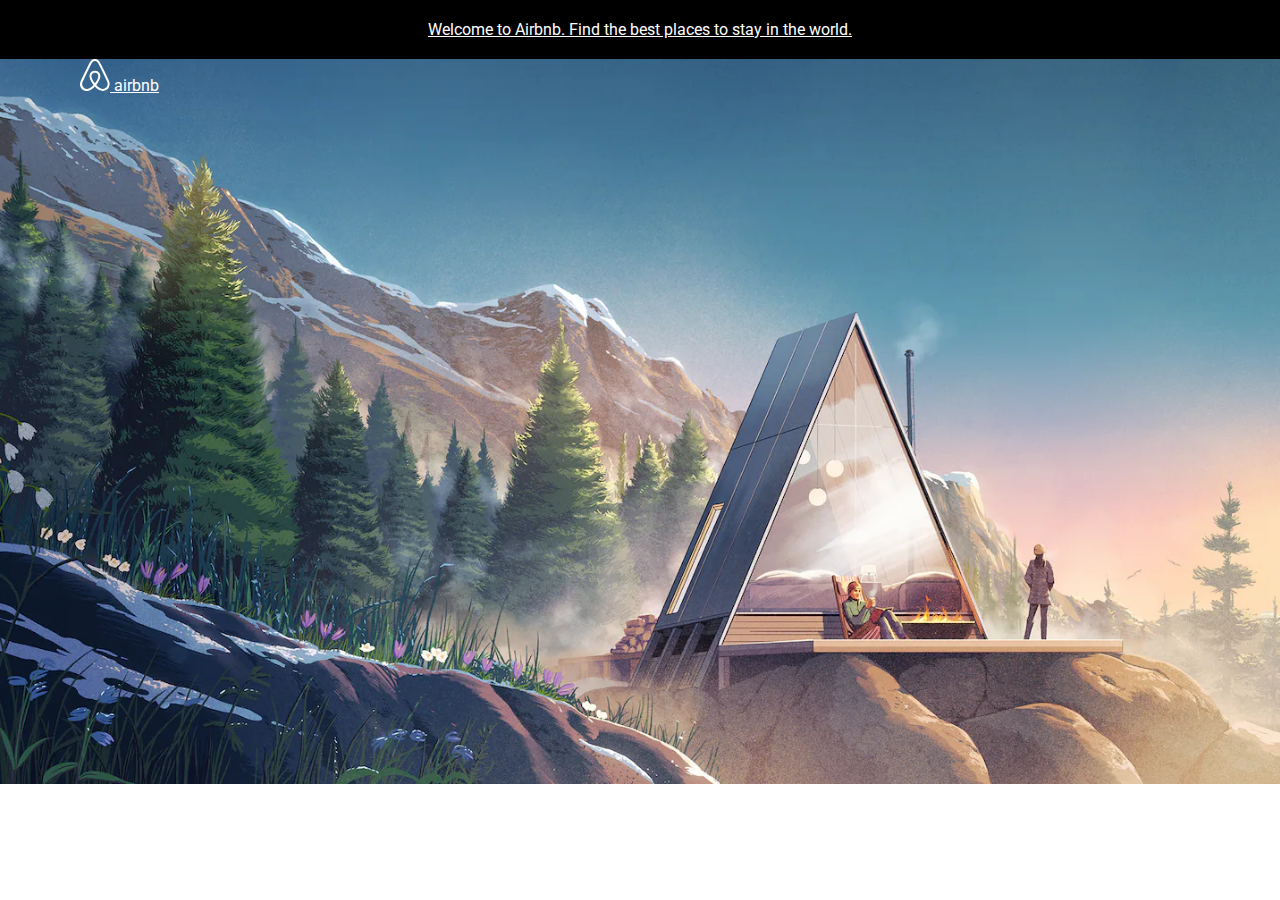
==== Create_website/Airbnb-cloning.html @ 31d4ad87 "clone Airbnb - Aside - finish - header - on going" ====
<!DOCTYPE html>
<html lang="en">

<head>
    <meta charset="UTF-8">
    <meta http-equiv="X-UA-Compatible" content="IE=edge">
    <meta name="viewport" content="width=device-width, initial-scale=1.0">
    <title>Airbnb</title>

    <style>
        * {
            font-family: 'DM Sans', sans-serif;
            font-family: 'Roboto', sans-serif;
        }

        body {
            margin: 0;

        }

        /*Aside*/

        .aside>a {
            color: white;

        }

        .aside>a>span {
            display: block;
            background-color: black;
            color: white;
            padding: 20px 40px;
            text-align: center;

        }

        /*Header*/

        .header {

            height: 725px;
            padding: 0 80px;
            background-image: url(/Create_website/AirbnbClone/Background\ Image.webp);
            background-size: cover;
            background-position: center;

        }

        .header-logo>a:first-child {
            color: white;
        }
    </style>
</head>

<body>
    <link rel="preconnect" href="https://fonts.googleapis.com">
    <link rel="preconnect" href="https://fonts.gstatic.com" crossorigin="">
    <link
        href="https://fonts.googleapis.com/css2?family=DM+Sans:ital,wght@0,400;0,500;0,700;1,400;1,500;1,700&amp;family=Roboto:ital,wght@0,400;0,500;0,700;1,100&amp;display=swap"
        rel="stylesheet">

    <!--aside-->
    <aside class="aside">
        <a href="#">
            <span>
                Welcome to Airbnb. Find the best places to stay in the world.
            </span>
        </a>
    </aside>

    <!--Header-->
    <header class="header">
        <div class="header-logo">
            <a href="#">
                <svg width="30" height="32" fill="#FFFFFF">
                    <path
                        d="M29.24 22.68c-.16-.39-.31-.8-.47-1.15l-.74-1.67-.03-.03c-2.2-4.8-4.55-9.68-7.04-14.48l-.1-.2c-.25-.47-.5-.99-.76-1.47-.32-.57-.63-1.18-1.14-1.76a5.3 5.3 0 00-8.2 0c-.47.58-.82 1.19-1.14 1.76-.25.52-.5 1.03-.76 1.5l-.1.2c-2.45 4.8-4.84 9.68-7.04 14.48l-.06.06c-.22.52-.48 1.06-.73 1.64-.16.35-.32.73-.48 1.15a6.8 6.8 0 007.2 9.23 8.38 8.38 0 003.18-1.1c1.3-.73 2.55-1.79 3.95-3.32 1.4 1.53 2.68 2.59 3.95 3.33A8.38 8.38 0 0022.75 32a6.79 6.79 0 006.75-5.83 5.94 5.94 0 00-.26-3.5zm-14.36 1.66c-1.72-2.2-2.84-4.22-3.22-5.95a5.2 5.2 0 01-.1-1.96c.07-.51.26-.96.52-1.34.6-.87 1.65-1.41 2.8-1.41a3.3 3.3 0 012.8 1.4c.26.4.45.84.51 1.35.1.58.06 1.25-.1 1.96-.38 1.7-1.5 3.74-3.21 5.95zm12.74 1.48a4.76 4.76 0 01-2.9 3.75c-.76.32-1.6.41-2.42.32-.8-.1-1.6-.36-2.42-.84a15.64 15.64 0 01-3.63-3.1c2.1-2.6 3.37-4.97 3.85-7.08.23-1 .26-1.9.16-2.73a5.53 5.53 0 00-.86-2.2 5.36 5.36 0 00-4.49-2.28c-1.85 0-3.5.86-4.5 2.27a5.18 5.18 0 00-.85 2.21c-.13.84-.1 1.77.16 2.73.48 2.11 1.78 4.51 3.85 7.1a14.33 14.33 0 01-3.63 3.12c-.83.48-1.62.73-2.42.83a4.76 4.76 0 01-5.32-4.07c-.1-.8-.03-1.6.29-2.5.1-.32.25-.64.41-1.02.22-.52.48-1.06.73-1.6l.04-.07c2.16-4.77 4.52-9.64 6.97-14.41l.1-.2c.25-.48.5-.99.76-1.47.26-.51.54-1 .9-1.4a3.32 3.32 0 015.09 0c.35.4.64.89.9 1.4.25.48.5 1 .76 1.47l.1.2c2.44 4.77 4.8 9.64 7 14.41l.03.03c.26.52.48 1.1.73 1.6.16.39.32.7.42 1.03.19.9.29 1.7.19 2.5z">
                    </path>
                </svg>
                airbnb
            </a>
        </div>

    </header>
</body>

</html>
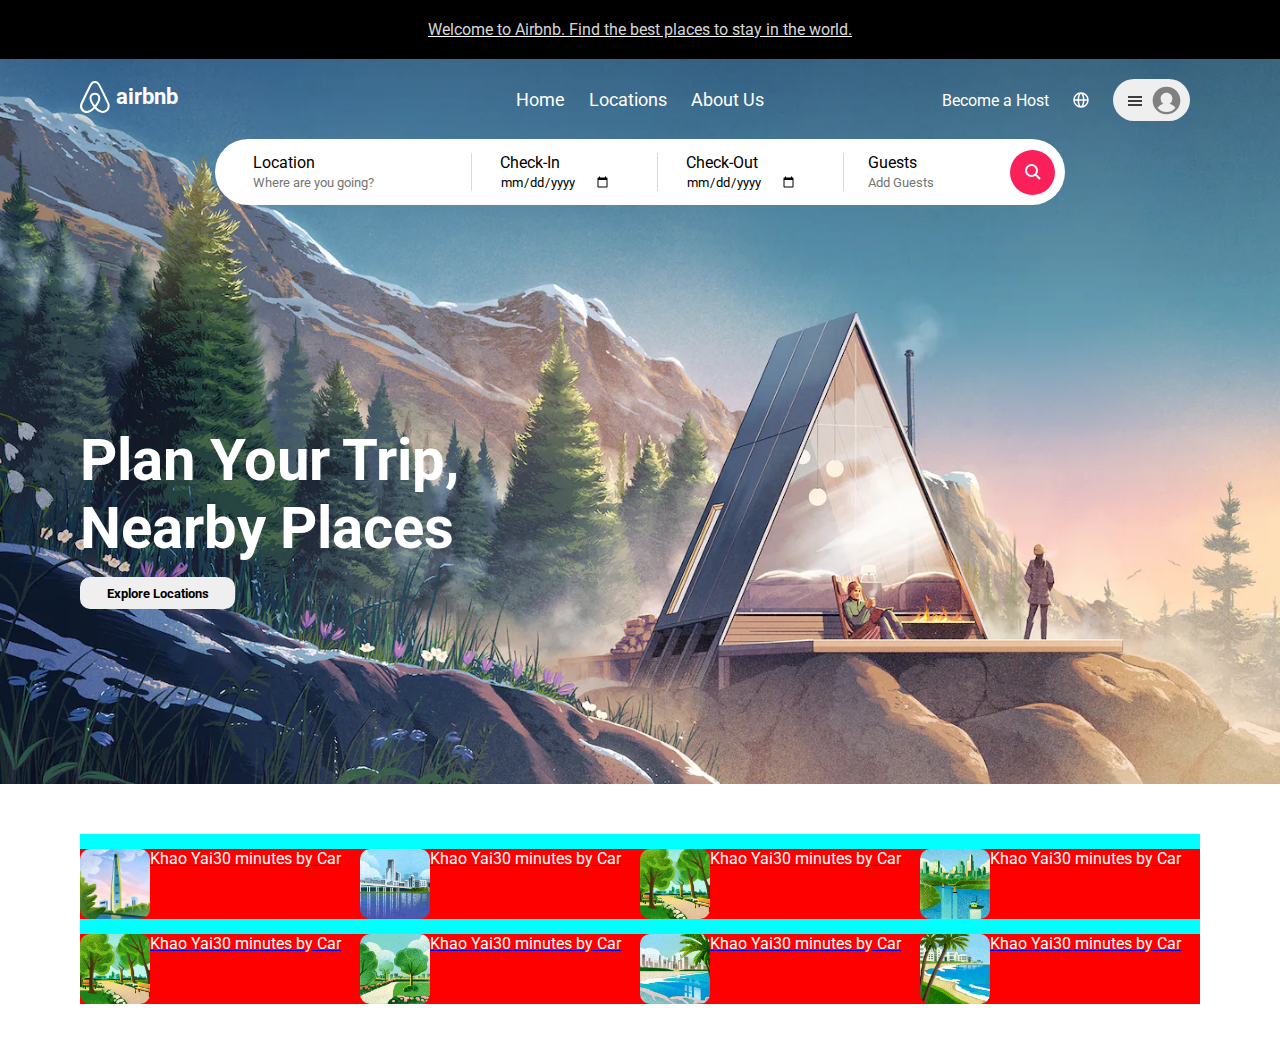
==== commit 3dd42ff6: "finish header start suggest placce" ====
--- a/Create_website/Airbnb-cloning.html
+++ b/Create_website/Airbnb-cloning.html
@@ -23,14 +23,16 @@
         .aside>a {
             color: white;
 
+
         }
 
         .aside>a>span {
             display: block;
             background-color: black;
-            color: white;
+            color: rgb(255, 255, 255, 0.85);
             padding: 20px 40px;
             text-align: center;
+
 
         }
 
@@ -43,10 +45,232 @@
             background-image: url(/Create_website/AirbnbClone/Background\ Image.webp);
             background-size: cover;
             background-position: center;
-
-        }
-
-        .header-logo>a:first-child {
+            background-repeat: no-repeat;
+
+        }
+
+        .header-logo-container>div {
+            width: 37%;
+        }
+
+        .header-logo-container {
+            height: 80px;
+            display: flex;
+            place-items: center;
+
+        }
+
+
+        .header-logo-container>.logo>a {
+            color: white;
+            font-size: 22px;
+            font-weight: bold;
+            text-decoration: none;
+            display: flex;
+            align-items: center;
+            position: relative;
+            bottom: 2.5px;
+            left: 0.2px;
+        }
+
+        /*Middle items*/
+
+        .header-nav {
+            text-align: center;
+        }
+
+        .header-nav>a {
+            padding: 10px;
+            font-size: 18px;
+            color: white;
+            text-decoration: none;
+
+        }
+
+        /*Last items*/
+
+        .header-profile-container {
+            height: 54px;
+            text-align: end;
+
+
+        }
+
+        .header-profile-container>a {
+            color: white;
+            padding: 10px;
+            text-decoration: none;
+        }
+
+        .header-profile-container>span {
+            color: white;
+            padding: 10px;
+        }
+
+        .header-profile-container>span>button {
+            height: 42px;
+            width: 77px;
+            border-radius: 110px;
+            border: none;
+            top: 7px;
+            position: relative;
+            cursor: pointer;
+        }
+
+        /*header-item-two-container*/
+
+        .header-item-two-container {
+            height: 66px;
+            width: 100%;
+
+        }
+
+        .item-two-container {
+            margin: auto;
+            border-radius: 110px;
+            background-color: white;
+            display: flex;
+            width: 850px;
+            height: 100%;
+            align-items: center;
+
+
+        }
+
+        .item-two-container>div>a {
+            text-decoration: none;
+            color: black;
+
+        }
+
+        .item-two-container>div>a>div {
+            margin: 0 15%;
+        }
+
+        .item-two-container>div>a>input {
+            margin: 0 15%;
+            border: none;
+            padding: 0;
+
+        }
+
+        .location {
+            border-right: 1px solid #dadada;
+            width: 18rem;
+
+        }
+
+        .check-in {
+            border-right: 1px solid #dadada;
+            width: 13rem;
+        }
+
+        .check-out {
+            border-right: 1px solid #dadada;
+            width: 13rem;
+        }
+
+        .number-of-guest {
+
+            width: 11rem;
+        }
+
+        .number-of-guest>a>input {
+            width: 109.6px;
+        }
+
+        .item-two-container>div:last-child {
+            width: 4.5rem;
+            position: relative;
+            left: 9.5px;
+        }
+
+        .item-two-container>div:last-child>button {
+            background-color: #fa215b;
+            border: none;
+            height: 45px;
+            width: 70%;
+            border-radius: 50%;
+            display: flex;
+            justify-content: center;
+            align-items: center;
+            cursor: pointer;
+
+        }
+
+        /*header-item-three-container*/
+
+        .header-item-three-container {
+            height: 625px;
+            display: flex;
+            flex-direction: column;
+            justify-content: center;
+
+        }
+
+        .header-item-three-container>div {
+            font-size: 58px;
+            color: white;
+            font-weight: bold;
+            width: 400px;
+        }
+
+        .header-item-three-container>a {
+            width: 143px;
+            height: 30px;
+            padding: 1px 6px;
+            margin-top: 15px;
+            border: none;
+            border-radius: 10px;
+            background-color: rgb(239, 239, 239);
+            text-decoration: none;
+            color: black;
+            font-size: 13.3px;
+            display: flex;
+            justify-content: center;
+            align-items: center;
+            font-weight: bold;
+        }
+
+        /*Suggest-place*/
+
+        .suggest-place-container {
+            height: 170px;
+            margin: 50px 0;
+            padding: 0 80px;
+
+        }
+
+        .place-container {
+            background-color: aqua;
+            height: 170px;
+            margin: 10px 0;
+            flex-wrap: wrap;
+            display: flex;
+
+        }
+
+        .place-container>div {
+            box-sizing: border-box;
+            width: 25%;
+            height: 70px;
+            margin-top: 15px;
+            padding-right: 13px;
+            background-color: red;
+        }
+
+        .place-container>div>a {
+            display: flex;
+
+        }
+
+        .place-container>div>a>img {
+            width: 70px;
+            height: 70px;
+            border-radius: 10px;
+        }
+
+        .place-container>div>a>div {
             color: white;
         }
     </style>
@@ -70,18 +294,171 @@
 
     <!--Header-->
     <header class="header">
-        <div class="header-logo">
-            <a href="#">
-                <svg width="30" height="32" fill="#FFFFFF">
-                    <path
-                        d="M29.24 22.68c-.16-.39-.31-.8-.47-1.15l-.74-1.67-.03-.03c-2.2-4.8-4.55-9.68-7.04-14.48l-.1-.2c-.25-.47-.5-.99-.76-1.47-.32-.57-.63-1.18-1.14-1.76a5.3 5.3 0 00-8.2 0c-.47.58-.82 1.19-1.14 1.76-.25.52-.5 1.03-.76 1.5l-.1.2c-2.45 4.8-4.84 9.68-7.04 14.48l-.06.06c-.22.52-.48 1.06-.73 1.64-.16.35-.32.73-.48 1.15a6.8 6.8 0 007.2 9.23 8.38 8.38 0 003.18-1.1c1.3-.73 2.55-1.79 3.95-3.32 1.4 1.53 2.68 2.59 3.95 3.33A8.38 8.38 0 0022.75 32a6.79 6.79 0 006.75-5.83 5.94 5.94 0 00-.26-3.5zm-14.36 1.66c-1.72-2.2-2.84-4.22-3.22-5.95a5.2 5.2 0 01-.1-1.96c.07-.51.26-.96.52-1.34.6-.87 1.65-1.41 2.8-1.41a3.3 3.3 0 012.8 1.4c.26.4.45.84.51 1.35.1.58.06 1.25-.1 1.96-.38 1.7-1.5 3.74-3.21 5.95zm12.74 1.48a4.76 4.76 0 01-2.9 3.75c-.76.32-1.6.41-2.42.32-.8-.1-1.6-.36-2.42-.84a15.64 15.64 0 01-3.63-3.1c2.1-2.6 3.37-4.97 3.85-7.08.23-1 .26-1.9.16-2.73a5.53 5.53 0 00-.86-2.2 5.36 5.36 0 00-4.49-2.28c-1.85 0-3.5.86-4.5 2.27a5.18 5.18 0 00-.85 2.21c-.13.84-.1 1.77.16 2.73.48 2.11 1.78 4.51 3.85 7.1a14.33 14.33 0 01-3.63 3.12c-.83.48-1.62.73-2.42.83a4.76 4.76 0 01-5.32-4.07c-.1-.8-.03-1.6.29-2.5.1-.32.25-.64.41-1.02.22-.52.48-1.06.73-1.6l.04-.07c2.16-4.77 4.52-9.64 6.97-14.41l.1-.2c.25-.48.5-.99.76-1.47.26-.51.54-1 .9-1.4a3.32 3.32 0 015.09 0c.35.4.64.89.9 1.4.25.48.5 1 .76 1.47l.1.2c2.44 4.77 4.8 9.64 7 14.41l.03.03c.26.52.48 1.1.73 1.6.16.39.32.7.42 1.03.19.9.29 1.7.19 2.5z">
-                    </path>
-                </svg>
-                airbnb
-            </a>
+        <!--item one-->
+        <div class="header-logo-container">
+            <div class="logo">
+                <a href="#">
+                    <svg width="30" height="32" fill="#FFFFFF">
+                        <path
+                            d="M29.24 22.68c-.16-.39-.31-.8-.47-1.15l-.74-1.67-.03-.03c-2.2-4.8-4.55-9.68-7.04-14.48l-.1-.2c-.25-.47-.5-.99-.76-1.47-.32-.57-.63-1.18-1.14-1.76a5.3 5.3 0 00-8.2 0c-.47.58-.82 1.19-1.14 1.76-.25.52-.5 1.03-.76 1.5l-.1.2c-2.45 4.8-4.84 9.68-7.04 14.48l-.06.06c-.22.52-.48 1.06-.73 1.64-.16.35-.32.73-.48 1.15a6.8 6.8 0 007.2 9.23 8.38 8.38 0 003.18-1.1c1.3-.73 2.55-1.79 3.95-3.32 1.4 1.53 2.68 2.59 3.95 3.33A8.38 8.38 0 0022.75 32a6.79 6.79 0 006.75-5.83 5.94 5.94 0 00-.26-3.5zm-14.36 1.66c-1.72-2.2-2.84-4.22-3.22-5.95a5.2 5.2 0 01-.1-1.96c.07-.51.26-.96.52-1.34.6-.87 1.65-1.41 2.8-1.41a3.3 3.3 0 012.8 1.4c.26.4.45.84.51 1.35.1.58.06 1.25-.1 1.96-.38 1.7-1.5 3.74-3.21 5.95zm12.74 1.48a4.76 4.76 0 01-2.9 3.75c-.76.32-1.6.41-2.42.32-.8-.1-1.6-.36-2.42-.84a15.64 15.64 0 01-3.63-3.1c2.1-2.6 3.37-4.97 3.85-7.08.23-1 .26-1.9.16-2.73a5.53 5.53 0 00-.86-2.2 5.36 5.36 0 00-4.49-2.28c-1.85 0-3.5.86-4.5 2.27a5.18 5.18 0 00-.85 2.21c-.13.84-.1 1.77.16 2.73.48 2.11 1.78 4.51 3.85 7.1a14.33 14.33 0 01-3.63 3.12c-.83.48-1.62.73-2.42.83a4.76 4.76 0 01-5.32-4.07c-.1-.8-.03-1.6.29-2.5.1-.32.25-.64.41-1.02.22-.52.48-1.06.73-1.6l.04-.07c2.16-4.77 4.52-9.64 6.97-14.41l.1-.2c.25-.48.5-.99.76-1.47.26-.51.54-1 .9-1.4a3.32 3.32 0 015.09 0c.35.4.64.89.9 1.4.25.48.5 1 .76 1.47l.1.2c2.44 4.77 4.8 9.64 7 14.41l.03.03c.26.52.48 1.1.73 1.6.16.39.32.7.42 1.03.19.9.29 1.7.19 2.5z">
+                        </path>
+                    </svg>
+                    <span style="margin-left: 5.5px;">airbnb</span>
+                </a>
+            </div>
+            <div class="header-nav">
+                <a href="#">Home</a>
+                <a href="#">Locations</a>
+                <a href="#">About Us</a>
+            </div>
+            <div class="header-profile-container">
+                <a href="#">
+                    <span>Become a Host</span>
+                </a>
+                <a href="#">
+                    <span><svg viewBox="0 0 16 16" xmlns="http://www.w3.org/2000/svg" aria-hidden="true"
+                            role="presentation" focusable="false"
+                            style=" height: 16px; width: 16px; fill: currentcolor; position: relative; top: 2px;">
+                            <path
+                                d="m8.002.25a7.77 7.77 0 0 1 7.748 7.776 7.75 7.75 0 0 1 -7.521 7.72l-.246.004a7.75 7.75 0 0 1 -7.73-7.513l-.003-.245a7.75 7.75 0 0 1 7.752-7.742zm1.949 8.5h-3.903c.155 2.897 1.176 5.343 1.886 5.493l.068.007c.68-.002 1.72-2.365 1.932-5.23zm4.255 0h-2.752c-.091 1.96-.53 3.783-1.188 5.076a6.257 6.257 0 0 0 3.905-4.829zm-9.661 0h-2.75a6.257 6.257 0 0 0 3.934 5.075c-.615-1.208-1.036-2.875-1.162-4.686l-.022-.39zm1.188-6.576-.115.046a6.257 6.257 0 0 0 -3.823 5.03h2.75c.085-1.83.471-3.54 1.059-4.81zm2.262-.424c-.702.002-1.784 2.512-1.947 5.5h3.904c-.156-2.903-1.178-5.343-1.892-5.494l-.065-.007zm2.28.432.023.05c.643 1.288 1.069 3.084 1.157 5.018h2.748a6.275 6.275 0 0 0 -3.929-5.068z">
+                            </path>
+                        </svg></span>
+                </a>
+                <span>
+                    <button>
+                        <svg viewBox="0 0 32 32" xmlns="http://www.w3.org/2000/svg" aria-hidden="true"
+                            role="presentation" focusable="false"
+                            style=" fill: none; height: 16px; width: 16px; stroke: currentcolor; stroke-width: 3; overflow: visible; position: relative; bottom: 4px;">
+                            <g fill="none" fill-rule="nonzero">
+                                <path d="m2 16h28"></path>
+                                <path d="m2 24h28"></path>
+                                <path d="m2 8h28"></path>
+                            </g>
+                        </svg>
+                        <svg viewBox="0 0 32 32" xmlns="http://www.w3.org/2000/svg" aria-hidden="true"
+                            role="presentation" focusable="false"
+                            style="height: 29px; width: 29px; fill: currentcolor; position: relative; left: 6px; top:2px;">
+                            <g fill="gray" fill-rule="nonzero">
+                                <path
+                                    d="m16 .7c-8.437 0-15.3 6.863-15.3 15.3s6.863 15.3 15.3 15.3 15.3-6.863 15.3-15.3-6.863-15.3-15.3-15.3zm0 28c-4.021 0-7.605-1.884-9.933-4.81a12.425 12.425 0 0 1 6.451-4.4 6.507 6.507 0 0 1 -3.018-5.49c0-3.584 2.916-6.5 6.5-6.5s6.5 2.916 6.5 6.5a6.513 6.513 0 0 1 -3.019 5.491 12.42 12.42 0 0 1 6.452 4.4c-2.328 2.925-5.912 4.809-9.933 4.809z">
+                                </path>
+                            </g>
+                        </svg>
+                    </button>
+                </span>
+            </div>
+
         </div>
-
+        <!--item two-->
+        <div class="header-item-two-container">
+            <div class="item-two-container">
+                <div class="location">
+                    <a href="#">
+                        <div>Location</div>
+                        <input type="text" name="" id="" placeholder="Where are you going?">
+                    </a>
+                </div>
+                <div class="check-in">
+                    <a href="#">
+                        <div>Check-In</div>
+                        <input type="date" name="" id="" placeholder="Date">
+                    </a>
+                </div>
+                <div class="check-out">
+                    <a href="#">
+                        <div>Check-Out</div>
+                        <input type="date" name="" id="" placeholder="Date">
+                    </a>
+                </div>
+                <div class="number-of-guest">
+                    <a href="#">
+                        <div>Guests</div>
+                        <input type="number" name="" id="" placeholder="Add Guests">
+                    </a>
+                </div>
+                <div>
+                    <button>
+                        <svg viewBox="0 0 32 32" xmlns="http://www.w3.org/2000/svg"
+                            style="display:block;fill:none;height:16px;width:16px;stroke:#FFFFFF;stroke-width:4;overflow:visible;"
+                            aria-hidden="true" role="presentation" focusable="false">
+                            <g fill="none">
+                                <path
+                                    d="m13 24c6.0751322 0 11-4.9248678 11-11 0-6.07513225-4.9248678-11-11-11-6.07513225 0-11 4.92486775-11 11 0 6.0751322 4.92486775 11 11 11zm8-3 9 9">
+                                </path>
+                            </g>
+                        </svg>
+                    </button>
+                </div>
+            </div>
+        </div>
+        <!--item Three-->
+        <div class="header-item-three-container">
+            <div>Plan Your Trip, Nearby Places</div>
+            <a href="#">Explore Locations</a>
+        </div>
     </header>
+
+    <!--Suggest-place-->
+    <section class="suggest-place-container">
+        <div class="place-container">
+            <div>
+                <a href="#">
+                    <img src="/Create_website/AirbnbClone/Locations-1.png" alt="">
+                    <div>Khao Yai</div>
+                    <div>30 minutes by Car</div>
+                </a>
+            </div>
+            <div>
+                <a href="#">
+                    <img src="/Create_website/AirbnbClone/Locations-3.png" alt="">
+                    <div>Khao Yai</div>
+                    <div>30 minutes by Car</div>
+                </a>
+            </div>
+            <div>
+                <a href="#">
+                    <img src="/Create_website/AirbnbClone/Location-8.png" alt="">
+                    <div>Khao Yai</div>
+                    <div>30 minutes by Car</div>
+                </a>
+            </div>
+            <div>
+                <a href="#">
+                    <img src="/Create_website/AirbnbClone/Locations-4.png" alt="">
+                    <div>Khao Yai</div>
+                    <div>30 minutes by Car</div>
+                </a>
+            </div>
+            <div>
+                <a href="#">
+                    <img src="/Create_website/AirbnbClone/Location-7.png" alt="">
+                    <div>Khao Yai</div>
+                    <div>30 minutes by Car</div>
+                </a>
+            </div>
+            <div>
+                <a href="#">
+                    <img src="/Create_website/AirbnbClone/Locations-2.png" alt="">
+                    <div>Khao Yai</div>
+                    <div>30 minutes by Car</div>
+                </a>
+            </div>
+            <div>
+                <a href="#">
+                    <img src="/Create_website/AirbnbClone/Location 5.png" alt="">
+                    <div>Khao Yai</div>
+                    <div>30 minutes by Car</div>
+                </a>
+            </div>
+            <div>
+                <a href="#">
+                    <img src="/Create_website/AirbnbClone/Location-6.png" alt="">
+                    <div>Khao Yai</div>
+                    <div>30 minutes by Car</div>
+                </a>
+            </div>
+        </div>
+    </section>
 </body>
 
 </html>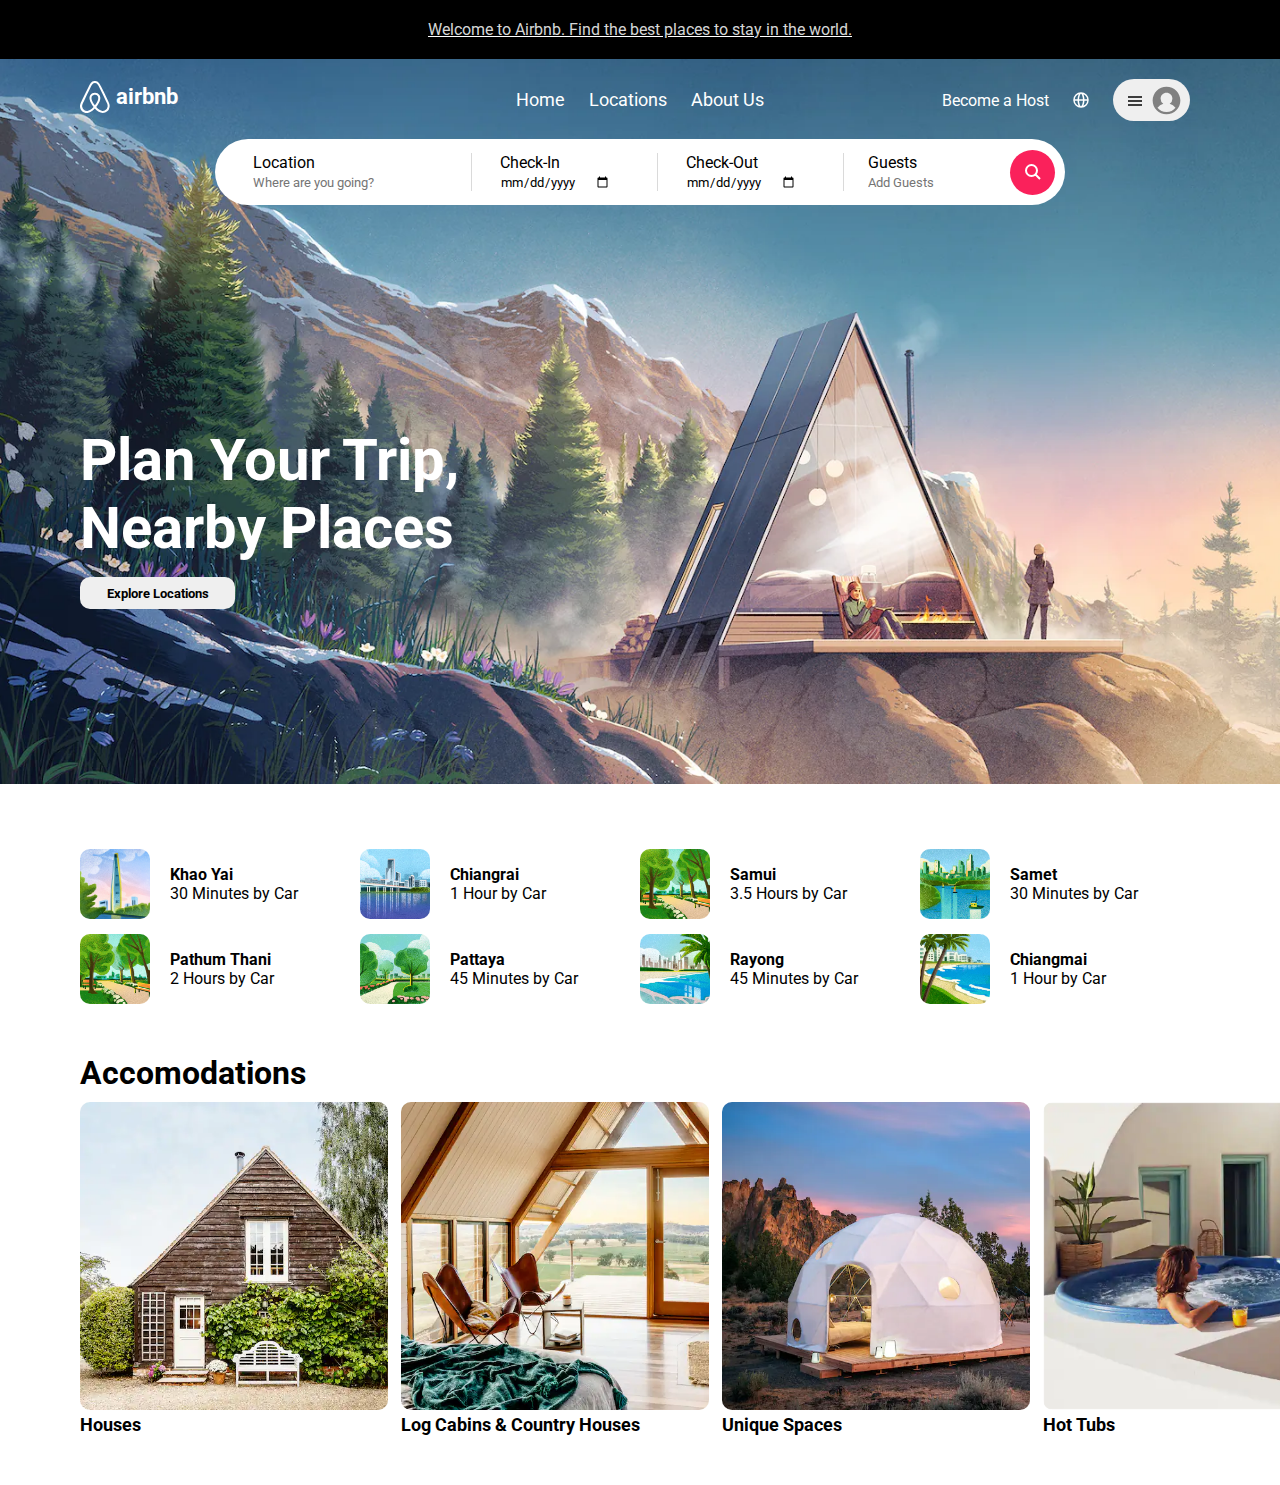
==== commit 827ea7af: "Start portfolio" ====
--- a/Create_website/Airbnb-cloning.html
+++ b/Create_website/Airbnb-cloning.html
@@ -242,7 +242,6 @@
         }
 
         .place-container {
-            background-color: aqua;
             height: 170px;
             margin: 10px 0;
             flex-wrap: wrap;
@@ -256,12 +255,12 @@
             height: 70px;
             margin-top: 15px;
             padding-right: 13px;
-            background-color: red;
+
         }
 
         .place-container>div>a {
             display: flex;
-
+            text-decoration: none;
         }
 
         .place-container>div>a>img {
@@ -271,7 +270,51 @@
         }
 
         .place-container>div>a>div {
-            color: white;
+            color: black;
+            margin-left: 20px;
+            display: flex;
+            flex-direction: column;
+            justify-content: center;
+        }
+
+        .place-container>div>a>div>div:first-child {
+            font-weight: bold;
+        }
+
+        /*accomodations*/
+
+        .accomodations {
+            height: 380.5px;
+            margin: 50px 0;
+            padding: 0 80px;
+        }
+
+        .accomodations>div:first-child {
+            font-size: 32px;
+        }
+
+        .accomoda-container {
+            display: flex;
+            margin: 10px 0;
+
+        }
+
+        .accomoda-container>div>a {
+
+            border-radius: 10px;
+            padding-right: 13px;
+            width: 25%;
+            height: 308px;
+            text-decoration: none;
+            color: black;
+            font-size: 18px;
+        }
+
+        .accomoda-container>div>a>img {
+
+            border-radius: 10px;
+            height: 308px;
+            margin-right: 13px;
         }
     </style>
 </head>
@@ -404,57 +447,104 @@
             <div>
                 <a href="#">
                     <img src="/Create_website/AirbnbClone/Locations-1.png" alt="">
-                    <div>Khao Yai</div>
-                    <div>30 minutes by Car</div>
+                    <div>
+                        <div>Khao Yai</div>
+                        <div>30 Minutes by Car</div>
+                    </div>
                 </a>
             </div>
             <div>
                 <a href="#">
                     <img src="/Create_website/AirbnbClone/Locations-3.png" alt="">
-                    <div>Khao Yai</div>
-                    <div>30 minutes by Car</div>
+                    <div>
+                        <div>Chiangrai</div>
+                        <div>1 Hour by Car</div>
+                    </div>
                 </a>
             </div>
             <div>
                 <a href="#">
                     <img src="/Create_website/AirbnbClone/Location-8.png" alt="">
-                    <div>Khao Yai</div>
-                    <div>30 minutes by Car</div>
+                    <div>
+                        <div>Samui</div>
+                        <div>3.5 Hours by Car</div>
+                    </div>
                 </a>
             </div>
             <div>
                 <a href="#">
                     <img src="/Create_website/AirbnbClone/Locations-4.png" alt="">
-                    <div>Khao Yai</div>
-                    <div>30 minutes by Car</div>
+                    <div>
+                        <div>Samet</div>
+                        <div>30 Minutes by Car</div>
+                    </div>
                 </a>
             </div>
             <div>
                 <a href="#">
                     <img src="/Create_website/AirbnbClone/Location-7.png" alt="">
-                    <div>Khao Yai</div>
-                    <div>30 minutes by Car</div>
+                    <div>
+                        <div>Pathum Thani</div>
+                        <div>2 Hours by Car</div>
+                    </div>
                 </a>
             </div>
             <div>
                 <a href="#">
                     <img src="/Create_website/AirbnbClone/Locations-2.png" alt="">
-                    <div>Khao Yai</div>
-                    <div>30 minutes by Car</div>
+                    <div>
+                        <div>Pattaya</div>
+                        <div>45 Minutes by Car</div>
+                    </div>
                 </a>
             </div>
             <div>
                 <a href="#">
                     <img src="/Create_website/AirbnbClone/Location 5.png" alt="">
-                    <div>Khao Yai</div>
-                    <div>30 minutes by Car</div>
+                    <div>
+                        <div>Rayong</div>
+                        <div>45 Minutes by Car</div>
+                    </div>
                 </a>
             </div>
             <div>
                 <a href="#">
                     <img src="/Create_website/AirbnbClone/Location-6.png" alt="">
-                    <div>Khao Yai</div>
-                    <div>30 minutes by Car</div>
+                    <div>
+                        <div>Chiangmai</div>
+                        <div>1 Hour by Car</div>
+                    </div>
+                </a>
+            </div>
+        </div>
+    </section>
+
+    <!--accomodations-->
+    <section class="accomodations">
+        <div><b>Accomodations</b></div>
+        <div class="accomoda-container">
+            <div>
+                <a href="#">
+                    <img src="/Create_website/AirbnbClone/Accomodations - 1.png" alt="">
+                    <b>Houses</b>
+                </a>
+            </div>
+            <div>
+                <a href="#">
+                    <img src="/Create_website/AirbnbClone/Accomodations-3.png" alt="">
+                    <b>Log Cabins & Country Houses</b>
+                </a>
+            </div>
+            <div>
+                <a href="#">
+                    <img src="/Create_website/AirbnbClone/Accomodations-2.png" alt="">
+                    <b>Unique Spaces</b>
+                </a>
+            </div>
+            <div>
+                <a href="#">
+                    <img src="/Create_website/AirbnbClone/Accomodations-4.png" alt="">
+                    <b>Hot Tubs</b>
                 </a>
             </div>
         </div>
